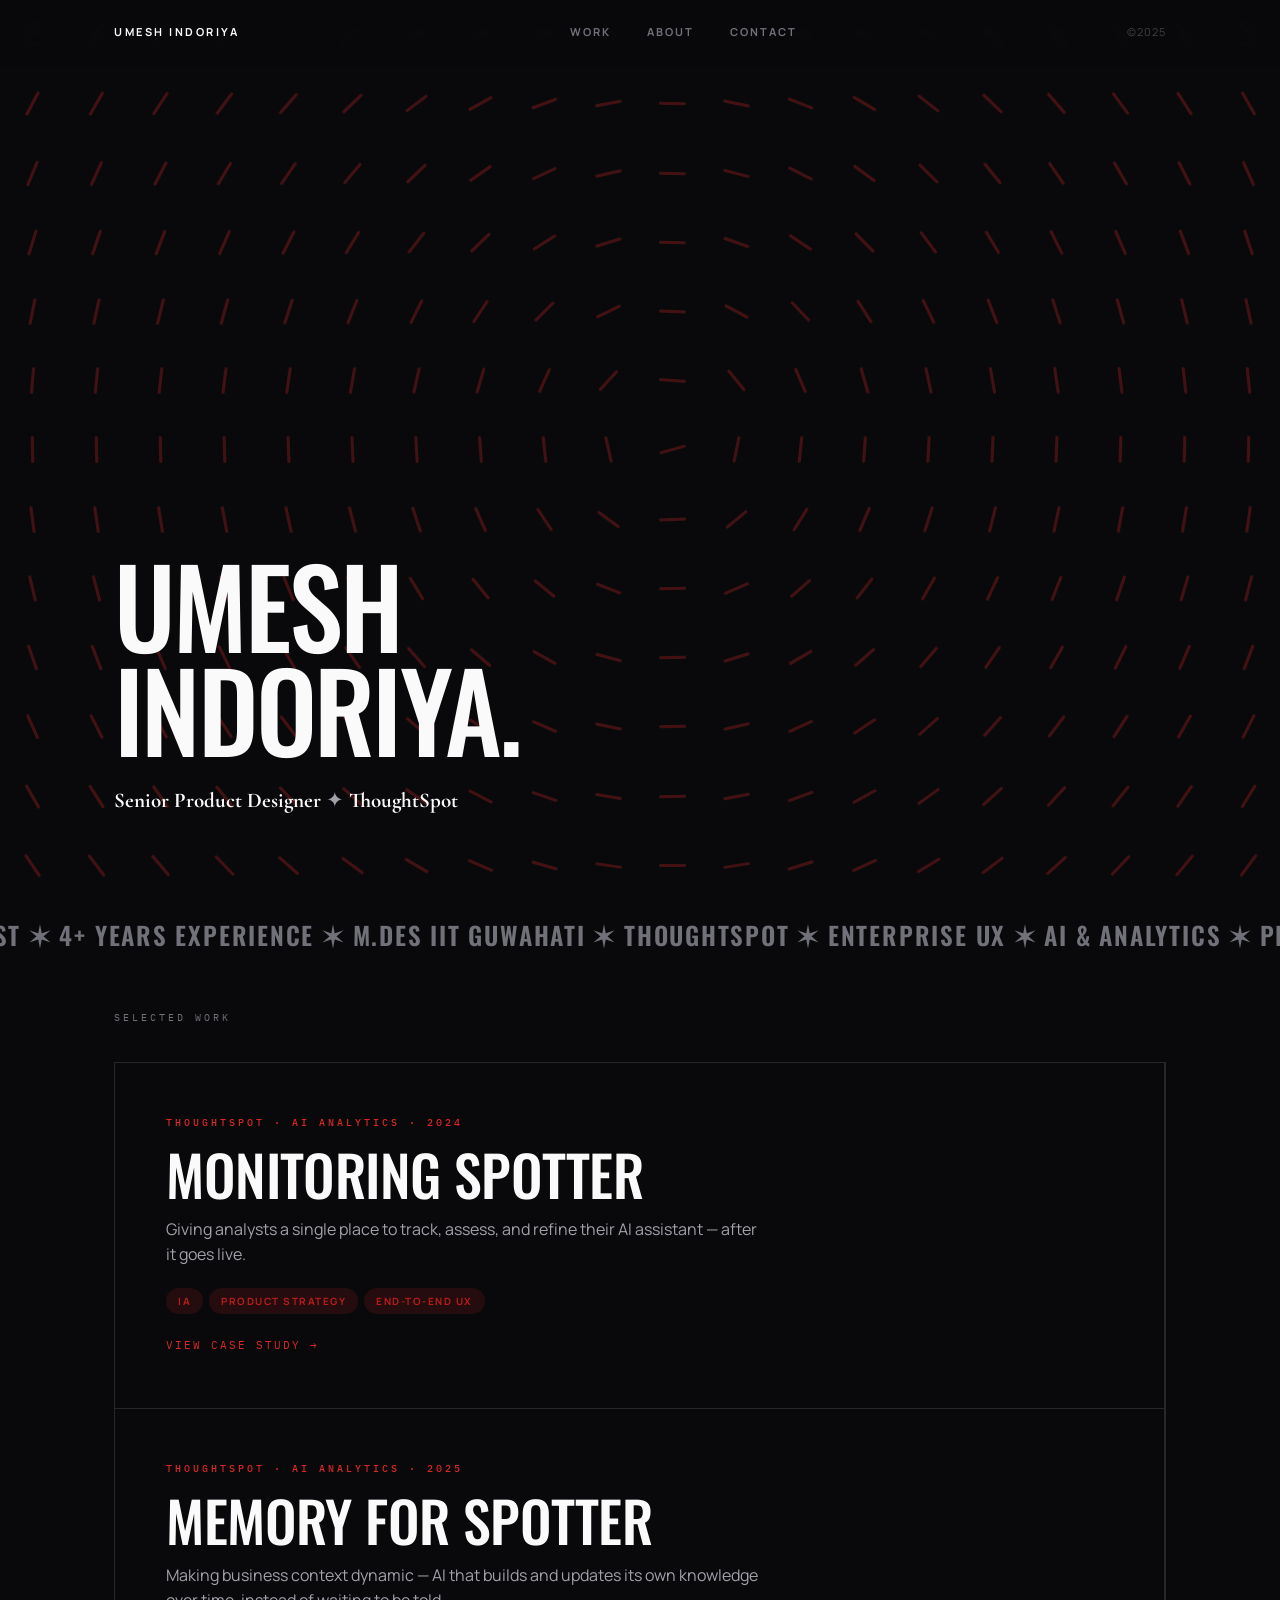
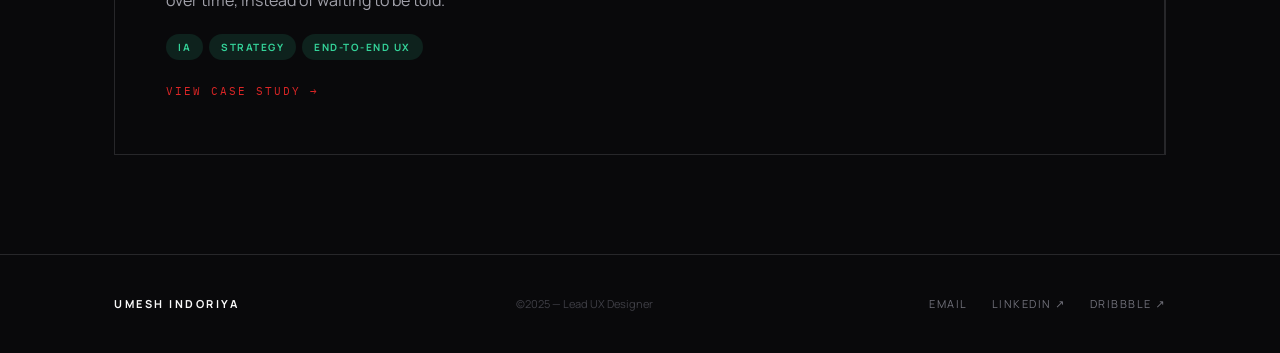
==== portfolio/index.html @ ff2d83c1 "Add portfolio site — Memory Foundations for Spotter case study Multi-page portfolio with landing pag" ====
<!DOCTYPE html>
<html lang="en">
<head>
<meta charset="UTF-8">
<meta name="viewport" content="width=device-width, initial-scale=1.0, viewport-fit=cover">
<meta name="theme-color" content="#f4f4f1">
<meta name="description" content="Umesh Indoriya — Lead UX Designer at ThoughtSpot, designing AI-native analytics products people can trust.">
<title>Umesh Indoriya — Lead UX Designer</title>
<script>document.documentElement.classList.add('js')</script>
<link rel="stylesheet" href="css/design.css">
</head>
<body>

<a href="#main" class="skip-link">Skip to content</a>

<!-- ── Nav ── -->
<nav class="site-nav" role="navigation" aria-label="Main">
  <div class="nav-inner">
    <a href="index.html" class="nav-logo">Umesh Indoriya</a>
    <div class="nav-links">
      <a href="index.html#work">Work</a>
      <a href="about.html">About</a>
      <a href="mailto:umesh.indoriya@thoughtspot.com">Contact</a>
    </div>
    <span class="nav-year">©2025</span>
    <button class="nav-hamburger" aria-label="Open menu" aria-expanded="false">
      <span></span><span></span><span></span>
    </button>
  </div>
</nav>

<!-- Mobile drawer -->
<div class="nav-drawer" role="dialog" aria-label="Navigation">
  <a href="index.html#work">Work</a>
  <a href="about.html">About</a>
  <a href="mailto:umesh.indoriya@thoughtspot.com">Contact</a>
</div>

<style>
  /* ── Wide text card list ── */
  .work-list { display:flex; flex-direction:column; gap:1px; background:var(--line); border:1px solid var(--line); margin-top:clamp(28px,4vh,48px); }
  .work-list-card { display:block; background:var(--bg); padding:clamp(28px,4vw,52px); text-decoration:none; transition:background .2s, box-shadow .2s; position:relative; border-right:1px solid var(--line); }
  .work-list-card:hover { background:var(--paper); box-shadow:0 0 0 2px var(--accent); z-index:1; }
  .work-list-card:hover .pc-title { color:var(--accent); }
  .work-list-card .pc-title { font-size:var(--text-3xl); transition:color .2s; }
  .work-list-card .pc-desc { max-width:60ch; margin-top:12px; }
  .work-list-card .pc-tags { margin-top:20px; }
  .work-list-card .pc-cta { margin-top:22px; display:inline-block; }
</style>

<main id="main">

<!-- ── Hero ── -->
<header id="heroSection">
  <div class="magnet-lines" id="magnetLines" aria-hidden="true"></div>
  <div class="lp-hero">
    <div class="fade-up lp-hero-content">
      <h1 class="lp-hero-name">Umesh<br>Indoriya.</h1>
      <p class="lp-hero-title"><strong>Senior Product Designer</strong> ✦ <strong>ThoughtSpot</strong></p>
    </div>
  </div>
  <div class="hero-invert-clone" id="heroInvertClone" aria-hidden="true">
    <div class="hero-invert-inner">
      <h1>Umesh<br>Indoriya.</h1>
      <p class="lp-hero-title"><strong>Senior Product Designer</strong> ✦ <strong>ThoughtSpot</strong></p>
    </div>
  </div>
</header>

<!-- ── Marquee strip ── -->
<div class="curved-loop cl-strip" id="curvedLoop" aria-hidden="true">
  <svg viewBox="0 0 1440 72" id="clSvg">
    <text id="clMeasure" font-size="28" font-family="'Oswald',sans-serif" font-weight="600" letter-spacing="2" style="visibility:hidden;opacity:0;pointer-events:none"></text>
    <defs>
      <path id="clPath" d="M-200,52 L1640,52" fill="none"/>
    </defs>
    <text font-weight="600" font-size="28" font-family="'Oswald',sans-serif" letter-spacing="2">
      <textPath id="clTextPath" href="#clPath" startOffset="0px" xml:space="preserve"></textPath>
    </text>
  </svg>
</div>

<!-- ── Selected Work ── -->
<section class="lp-section" id="work">
  <div class="container">
    <p style="font-family:var(--font-mono); font-size:10px; letter-spacing:3px; text-transform:uppercase; color:var(--muted); margin-bottom:0;">Selected Work</p>
    <div class="work-list">

      <a href="work/monitoring-spotter.html" class="work-list-card fade-up">
        <p class="pc-eyebrow">ThoughtSpot &middot; AI Analytics &middot; 2024</p>
        <h3 class="pc-title">Monitoring Spotter</h3>
        <p class="pc-desc">Giving analysts a single place to track, assess, and refine their AI assistant &#8212; after it goes live.</p>
        <div class="pc-tags">
          <span class="tag tag-violet">IA</span>
          <span class="tag tag-violet">Product Strategy</span>
          <span class="tag tag-violet">End-to-end UX</span>
        </div>
        <span class="pc-cta">View case study &rarr;</span>
      </a>

      <a href="work/memory-spotter.html" class="work-list-card fade-up">
        <p class="pc-eyebrow">ThoughtSpot &middot; AI Analytics &middot; 2025</p>
        <h3 class="pc-title">Memory for Spotter</h3>
        <p class="pc-desc">Making business context dynamic &#8212; AI that builds and updates its own knowledge over time, instead of waiting to be told.</p>
        <div class="pc-tags">
          <span class="tag tag-green">IA</span>
          <span class="tag tag-green">Strategy</span>
          <span class="tag tag-green">End-to-end UX</span>
        </div>
        <span class="pc-cta">View case study &rarr;</span>
      </a>

    </div>
  </div>
</section>

</main>

<!-- ── Footer ── -->
<div class="footer-wrap">
  <footer class="site-footer">
    <span class="footer-logo">Umesh Indoriya</span>
    <span class="footer-copy">©2025 — Lead UX Designer</span>
    <nav class="footer-links" aria-label="Footer">
      <a href="mailto:umesh.indoriya@thoughtspot.com">Email</a>
      <a href="#" target="_blank" rel="noopener">LinkedIn ↗</a>
      <a href="#" target="_blank" rel="noopener">Dribbble ↗</a>
    </nav>
  </footer>
</div>

<script src="js/site.js"></script>
</body>
</html>
---- portfolio/css/design.css ----
/* ═══════════════════════════════════════════════════
   PORTFOLIO DESIGN SYSTEM — Dark / editorial
   Shared across all pages — edit tokens here only
   ═══════════════════════════════════════════════════ */

/* ── Google Fonts ───────────────────────────────────── */
@import url('https://fonts.googleapis.com/css2?family=Oswald:wght@300;400;500;600;700&family=Cormorant+Garamond:ital,wght@0,300;0,400;0,500;0,600;1,300;1,400;1,500&family=IBM+Plex+Mono:wght@300;400;500;600;700&family=Manrope:wght@300;400;500;600;700;800&display=swap');

/* ── Reset ─────────────────────────────────────────── */
*, *::before, *::after { margin:0; padding:0; box-sizing:border-box; }
html { scroll-behavior:smooth; -webkit-text-size-adjust:100%; color-scheme:dark; }
img, video, svg { display:block; max-width:100%; }
a { color:inherit; text-decoration:none; }
button { cursor:pointer; border:none; background:none; font:inherit; color:inherit; }
ul, ol { list-style:none; }

a, button, [role="button"], input, label, select, textarea { touch-action:manipulation; }

:focus-visible { outline:2px solid var(--accent); outline-offset:3px; border-radius:3px; }
:focus:not(:focus-visible) { outline:none; }

.sr-only { position:absolute; width:1px; height:1px; padding:0; margin:-1px; overflow:hidden; clip:rect(0,0,0,0); white-space:nowrap; border:0; }
.skip-link {
  position:fixed; top:8px; left:8px; z-index:200;
  background:var(--ink); color:#fff; padding:10px 18px; border-radius:8px;
  font-size:11px; font-weight:700; letter-spacing:1.5px; text-transform:uppercase;
  transform:translateY(-160%); transition:transform .2s var(--ease);
}
.skip-link:focus { transform:translateY(0); }

/* ── Tokens ─────────────────────────────────────────── */
:root {
  /* Surfaces */
  --bg:      #09090b;   /* near-black canvas */
  --paper:   #141417;   /* raised surfaces / cards */
  --panel:   #09090b;   /* same — everything is dark */

  /* Ink / text */
  --ink:     #fafafa;   /* headlines */
  --ink-2:   #e4e4e7;   /* strong body / sub-headlines */
  --body:    #a1a1aa;   /* body text  (zinc-400) */
  --muted:   #71717a;   /* labels, captions (zinc-500) */
  --faint:   #3f3f46;   /* hairline text, ghost numbers (zinc-700) */
  --head:    #fafafa;   /* alias for --ink, used in ctx-rows */

  /* Lines */
  --line:    #27272a;   /* hairline border (zinc-800) */
  --line-2:  #3f3f46;   /* slightly stronger (zinc-700) */
  --ink-line:#52525b;   /* full-strength rule (zinc-600) */

  /* Accent — editorial red */
  --accent:     #dc2626;
  --accent-2:   #b91c1c;
  --accent-soft:rgba(220,38,38,.13);
  --accent-line:rgba(220,38,38,.28);
  --on-accent:  #ffffff;

  /* Semantic (vivid for dark bg) */
  --green:#34d399; --green-soft:rgba(52,211,153,.12);
  --red:  #f87171; --red-soft:rgba(248,113,113,.12);
  --amber:#fbbf24; --amber-soft:rgba(251,191,36,.12);
  --cyan: #38bdf8; --cyan-soft:rgba(56,189,248,.12);

  /* Layout */
  --max-w:   1180px;
  --nav-h:   66px;
  --pad-x:   clamp(20px, 5vw, 96px);
  --section-py: clamp(72px, 11vh, 156px);
  --col-gap: clamp(28px, 5vw, 80px);
  --radius:  2px;
  --radius-sm: 2px;

  /* Type */
  --font:      'Manrope', system-ui, sans-serif;
  --font-head: 'Oswald', system-ui, sans-serif;
  --font-serif:'Cormorant Garamond', Georgia, serif;
  --font-mono: 'IBM Plex Mono', 'Cascadia Code', Consolas, monospace;
  --text-xs:   clamp(10px, 1.05vw, 11px);
  --text-sm:   clamp(12px, 1.25vw, 13px);
  --text-base: clamp(14.5px, 1.45vw, 16px);
  --text-lg:   clamp(17px, 1.9vw, 21px);
  --text-xl:   clamp(21px, 2.6vw, 28px);
  --text-2xl:  clamp(28px, 3.6vw, 42px);
  --text-3xl:  clamp(34px, 4.6vw, 56px);
  --text-4xl:  clamp(44px, 7vw, 92px);
  --text-hero: clamp(46px, 8.5vw, 116px);

  --ease: cubic-bezier(0.4, 0, 0.2, 1);
  --ease-out: cubic-bezier(0, 0, 0.2, 1);
}

/* ── Base ───────────────────────────────────────────── */
body {
  background: var(--bg);
  color: var(--body);
  font-family: var(--font);
  font-size: var(--text-base);
  line-height: 1.65;
  -webkit-font-smoothing: antialiased;
  -moz-osx-font-smoothing: grayscale;
}

h1, h2, h3, h4 {
  font-family: var(--font-head);
  font-weight: 500;
  line-height: 1.05;
  color: var(--ink);
  letter-spacing: -0.02em;
  text-transform: uppercase;
  text-wrap: balance;
}
h1 { font-size: var(--text-3xl); }
h2 { font-size: var(--text-2xl); }
h3 { font-size: var(--text-xl); letter-spacing:-0.01em; }
p  { color: var(--body); line-height: 1.7; text-wrap: pretty; }
strong, b { color: var(--ink); font-weight: 700; }
em { font-style: italic; }
.tabular { font-variant-numeric: tabular-nums; }

/* ── Shared label / eyebrow ─────────────────────────── */
.label, .eyebrow {
  display:block; font-size: var(--text-xs); letter-spacing: 3px;
  font-family: var(--font-mono); font-weight: 500;
  text-transform: uppercase; color: var(--muted);
}
.label--accent, .eyebrow { color: var(--accent); }
.lead {
  font-family: var(--font-serif);
  font-size: var(--text-lg); color: var(--ink-2); line-height: 1.5;
  letter-spacing: 0.01em; max-width: 60ch;
}

/* ── Layout helpers ─────────────────────────────────── */
.wrap { width:100%; max-width: var(--max-w); margin:0 auto; padding: 0 var(--pad-x); }
.wrap--narrow { max-width: 800px; }
.container { width:100%; max-width: var(--max-w); margin:0 auto; padding:0 var(--pad-x); }
.grid-2 { display:grid; grid-template-columns:1fr 1fr; gap:var(--col-gap); }
.grid-3 { display:grid; grid-template-columns:repeat(3,1fr); gap:clamp(16px,2.4vw,28px); }
.grid-4 { display:grid; grid-template-columns:repeat(4,1fr); gap:clamp(12px,1.8vw,22px); }

/* Section rhythm — alternate surfaces to break monotony */
.section { padding: var(--section-py) 0; border-top:1px solid var(--line); }
.section:first-of-type { border-top:none; }
.section--alt { background: var(--paper); }
.section--ink { background: var(--panel); }
.section--ink h2, .section--ink h3, .section--ink .lead, .section--ink strong { color:#fff; }
.section--ink p { color:#b8b8c2; }

/* Asymmetric section header */
.s-head { margin-bottom: clamp(34px, 6vh, 72px); }
.s-head__top { display:flex; align-items:baseline; gap:16px; margin-bottom:18px; }
.s-num {
  font-family:var(--font-mono); font-size:10px; letter-spacing:2.5px;
  color:var(--accent); font-weight:500; font-variant-numeric:tabular-nums;
  display:inline-flex; align-items:center; line-height:1;
  border:1px solid var(--accent); padding:4px 10px;
  text-transform:uppercase; flex-shrink:0;
}
.s-head h2 { font-size: var(--text-3xl); max-width: 16ch; }
.s-head .lead { margin-top: 22px; }
.s-head--split { display:grid; grid-template-columns: 1.1fr 1fr; gap:var(--col-gap); align-items:end; }
.s-head--split .lead { margin-top:0; }

/* ══════════════════════════════════════════════════════
   NAVIGATION
   ══════════════════════════════════════════════════════ */
.site-nav {
  position:fixed; inset:0 0 auto 0; height:var(--nav-h);
  background:rgba(9,9,11,.82); backdrop-filter:blur(18px); -webkit-backdrop-filter:blur(18px);
  border-bottom:1px solid transparent; z-index:100;
  transition:border-color .25s var(--ease), background .25s var(--ease);
}
.site-nav.scrolled { border-bottom-color:var(--line); background:rgba(9,9,11,.92); }
.nav-inner { height:100%; max-width:var(--max-w); margin:0 auto; padding:0 var(--pad-x); display:flex; align-items:center; justify-content:space-between; }
.nav-logo { font-size:var(--text-xs); font-weight:700; letter-spacing:2.5px; text-transform:uppercase; color:var(--ink); transition:opacity .2s; }
.nav-logo:hover { opacity:.6; }
.nav-links { display:flex; gap:36px; align-items:center; }
.nav-links a { font-size:var(--text-xs); font-weight:700; letter-spacing:2px; text-transform:uppercase; color:var(--muted); transition:color .15s; }
.nav-links a:hover, .nav-links a[aria-current="page"] { color:var(--ink); }
.nav-year { font-size:var(--text-xs); color:var(--faint); letter-spacing:1px; }

.nav-hamburger { display:none; flex-direction:column; gap:5px; min-width:44px; min-height:44px; align-items:center; justify-content:center; }
.nav-hamburger span { display:block; width:22px; height:2px; background:var(--ink); border-radius:2px; transition:.2s var(--ease); }
.nav-hamburger.open span:nth-child(1) { transform:translateY(7px) rotate(45deg); }
.nav-hamburger.open span:nth-child(2) { opacity:0; }
.nav-hamburger.open span:nth-child(3) { transform:translateY(-7px) rotate(-45deg); }

.nav-drawer {
  position:fixed; inset:var(--nav-h) 0 0 0; background:rgba(9,9,11,.98);
  backdrop-filter:blur(24px); -webkit-backdrop-filter:blur(24px);
  display:flex; flex-direction:column; align-items:center; justify-content:center; gap:26px;
  z-index:99; opacity:0; pointer-events:none; transition:opacity .25s var(--ease);
}
.nav-drawer.open { opacity:1; pointer-events:all; }
.nav-drawer a { font-size:clamp(30px,8vw,48px); font-weight:700; letter-spacing:-0.02em; color:var(--muted); transition:color .15s; }
.nav-drawer a:hover { color:var(--ink); }

/* ══════════════════════════════════════════════════════
   FOOTER
   ══════════════════════════════════════════════════════ */
.footer-wrap { border-top:1px solid var(--line); background:var(--bg); }
.site-footer { max-width:var(--max-w); margin:0 auto; padding:40px var(--pad-x); display:flex; align-items:center; justify-content:space-between; gap:20px; }
.footer-logo { font-size:var(--text-xs); font-weight:700; letter-spacing:2.5px; text-transform:uppercase; color:var(--ink); }
.footer-copy { font-size:var(--text-xs); color:var(--faint); }
.footer-links { display:flex; gap:24px; }
.footer-links a { font-size:var(--text-xs); letter-spacing:1.5px; text-transform:uppercase; color:var(--muted); transition:color .2s; }
.footer-links a:hover { color:var(--ink); }

/* ══════════════════════════════════════════════════════
   CARDS / TAGS / BULLETS
   ══════════════════════════════════════════════════════ */
.card { background:var(--paper); border:1px solid var(--line); border-radius:var(--radius); padding:clamp(20px,2.6vw,30px); }
.section--alt .card { background:var(--bg); }
.card-label { display:block; font-size:var(--text-xs); letter-spacing:2px; font-weight:700; text-transform:uppercase; margin-bottom:12px; color:var(--accent); }
.card--accent { border-color:var(--accent-line); }
.card--green  { border-color:#bfe3d2; }
.card--red    { border-color:#f1c4bf; }
.card--amber  { border-color:#e8d6ac; }
.card--l-green { border-left:3px solid var(--green); }
.card--l-red   { border-left:3px solid var(--red); }
.card--l-accent{ border-left:3px solid var(--accent); }

.tag { display:inline-block; font-size:10px; font-weight:700; letter-spacing:1.5px; text-transform:uppercase; padding:4px 11px; border-radius:20px; border:1px solid transparent; }
.tag-violet { background:var(--accent-soft); color:var(--accent-2); }
.tag-green  { background:var(--green-soft); color:var(--green); }
.tag-red    { background:var(--red-soft);   color:var(--red); }
.tag-amber  { background:var(--amber-soft); color:var(--amber); }
.tag-line   { background:transparent; border-color:var(--line-2); color:var(--body); }

ul.bullets { padding-left:0; }
ul.bullets li { position:relative; padding-left:20px; margin:9px 0; color:var(--body); font-size:var(--text-base); line-height:1.6; }
ul.bullets li::before { content:''; position:absolute; left:2px; top:9px; width:6px; height:6px; border-radius:50%; background:var(--accent); }
ul.bullets.green li::before { background:var(--green); }
ul.bullets.red   li::before { background:var(--red); }
ul.bullets strong { color:var(--ink); }

/* ══════════════════════════════════════════════════════
   STAT BAND  (oversized metrics)
   ══════════════════════════════════════════════════════ */
.stat-band { display:grid; grid-template-columns:repeat(4,1fr); border-top:1px solid var(--ink-line); border-bottom:1px solid var(--ink-line); }
.stat { padding:clamp(28px,4vw,52px) clamp(18px,2vw,32px); border-left:1px solid var(--line); }
.stat:first-child { border-left:none; padding-left:0; }
.stat-num { font-family:var(--font-head); font-size:var(--text-4xl); font-weight:500; letter-spacing:-0.03em; color:var(--ink); line-height:.92; text-transform:uppercase; font-variant-numeric:tabular-nums; }
.stat-num span { color:var(--accent); }
.stat-sub { font-size:var(--text-base); color:var(--body); margin-top:16px; max-width:26ch; line-height:1.5; }

/* ══════════════════════════════════════════════════════
   ZIG-ZAG  (alternating storytelling rows)
   ══════════════════════════════════════════════════════ */
.zz { display:flex; flex-direction:column; gap:clamp(56px,9vh,128px); }
.zz-row { display:grid; grid-template-columns:1fr 1.05fr; gap:clamp(32px,5vw,80px); align-items:center; }
.zz-row:nth-child(even) { direction:rtl; }
.zz-row:nth-child(even) > * { direction:ltr; }
.zz-text { max-width:46ch; }
.zz-step { font-family:var(--font-mono); font-size:13px; letter-spacing:2px; color:var(--accent); font-weight:700; margin-bottom:18px; display:block; }
.zz-text h2 { font-size:var(--text-2xl); margin-bottom:16px; }
.zz-media { display:flex; }
.zz-media > * { width:100%; }

/* ══════════════════════════════════════════════════════
   NUMBERED PROCESS JOURNEY
   ══════════════════════════════════════════════════════ */
.journey { position:relative; }
.j-step { display:grid; grid-template-columns:auto 1fr; gap:clamp(20px,3vw,44px); }
.j-rail { position:relative; display:flex; justify-content:center; width:46px; }
.j-rail::before { content:''; position:absolute; top:23px; bottom:-1px; left:50%; width:1px; background:var(--line-2); transform:translateX(-50%); }
.j-step:last-child .j-rail::before { display:none; }
.j-dot { width:46px; height:46px; border-radius:50%; border:1px solid var(--ink-line); background:var(--bg); display:flex; align-items:center; justify-content:center; font-weight:700; font-size:var(--text-base); color:var(--ink); z-index:1; font-variant-numeric:tabular-nums; }
.section--alt .j-dot { background:var(--paper); }
.j-step--accent .j-dot { background:var(--accent); border-color:var(--accent); color:#fff; }
.j-body { padding-bottom:clamp(34px,6vh,64px); padding-top:6px; }
.j-step:last-child .j-body { padding-bottom:0; }
.j-body h3 { margin-bottom:8px; }
.j-icon { font-size:18px; margin-bottom:10px; display:inline-block; }

/* ══════════════════════════════════════════════════════
   COMPARISON  (option A vs B)
   ══════════════════════════════════════════════════════ */
.compare { display:grid; grid-template-columns:1fr auto 1fr; gap:clamp(14px,2vw,28px); align-items:stretch; }
.vs-divider { font-size:clamp(18px,2.4vw,26px); font-weight:800; color:var(--faint); align-self:center; }

/* ══════════════════════════════════════════════════════
   IMAGES / PLACEHOLDERS
   ══════════════════════════════════════════════════════ */
.cs-img { width:100%; border-radius:var(--radius); border:1px solid var(--line); display:block; object-fit:contain; background:var(--paper); }
.ph-slot {
  border:1.5px dashed var(--line-2); border-radius:var(--radius); background:var(--paper);
  display:flex; flex-direction:column; align-items:center; justify-content:center; gap:8px;
  text-align:center; padding:44px 24px; color:var(--muted); font-size:var(--text-sm); font-style:italic;
}
.ph-slot strong { color:var(--accent-2); font-style:normal; letter-spacing:1px; display:block; }
.ph-slot .ph-ico { font-size:28px; opacity:.5; }
code { background:var(--accent-soft); padding:2px 7px; border-radius:5px; font-size:11px; color:var(--accent-2); font-family:var(--font-mono); }
figcaption { margin-top:12px; font-size:var(--text-xs); color:var(--muted); letter-spacing:1px; }

/* Staggered IA grid */
.ia-grid { display:grid; grid-template-columns:1fr 1fr; gap:clamp(14px,2vw,24px); }
.ia-grid .ia-wide { grid-column:1 / -1; }

/* NEED FROM YOU */
.need { border:1.5px dashed var(--amber); border-radius:var(--radius); background:var(--amber-soft); padding:clamp(18px,2vw,26px); color:#6b4e16; font-size:var(--text-sm); line-height:1.6; }
.need-label { display:block; font-size:10px; letter-spacing:2px; font-weight:700; color:var(--amber); text-transform:uppercase; margin-bottom:8px; }

/* Diagram frame (light) */
.figure { background:var(--paper); border:1px solid var(--line); border-radius:var(--radius); padding:clamp(20px,3vw,40px); }
.section--alt .figure { background:var(--bg); }

/* ══════════════════════════════════════════════════════
   LANDING PAGE
   ══════════════════════════════════════════════════════ */
.lp-hero { min-height:100svh; display:flex; flex-direction:column; justify-content:flex-end; padding:0 var(--pad-x) clamp(56px,9vh,104px); max-width:var(--max-w); margin:0 auto; }
.lp-hero-name { font-family:var(--font-head); font-size:var(--text-hero); font-weight:500; line-height:.96; letter-spacing:-0.025em; text-transform:uppercase; color:var(--ink); }
.lp-hero-title { font-family:var(--font-serif); font-size:var(--text-lg); color:var(--body); margin-top:22px; font-weight:400; max-width:50ch; }
.lp-section { padding:var(--section-py) 0; border-top:1px solid var(--line); }
#work { border-top:none; padding-top:clamp(40px,5vh,72px); }

.work-grid { display:flex; flex-direction:column; gap:clamp(16px,2.5vw,30px); margin-top:clamp(34px,5vh,60px); }
/* ── BorderGlow cards ───────────────────────────────── */
.project-card {
  display: block;
  border-radius: var(--radius);
  background: var(--paper);
  position: relative;
  isolation: isolate;
  transform: translate3d(0,0,0.01px);
  overflow: visible;
  border: 1px solid rgb(255 255 255 / 12%);

  --edge-proximity: 0;
  --cursor-angle: 45deg;
  --edge-sensitivity: 28;
  --color-sensitivity: calc(var(--edge-sensitivity) + 20);
  --border-radius: var(--radius);
  --glow-padding: 32px;
  --cone-spread: 22;
  --fill-opacity: 0.45;
  --card-bg: var(--paper);
}

/* mesh-gradient border (conic-masked, appears near edges) */
.project-card::before {
  content: '';
  position: absolute;
  inset: 0;
  border-radius: inherit;
  z-index: -1;
  transition: opacity .25s ease-out;
  border: 1px solid transparent;
  background:
    linear-gradient(var(--paper) 0 100%) padding-box,
    linear-gradient(rgb(255 255 255 / 0%) 0 100%) border-box,
    radial-gradient(at 80% 55%, #a07df5 0, transparent 50%) border-box,
    radial-gradient(at 20% 35%, #dc2626 0, transparent 50%) border-box,
    radial-gradient(at 8%  6%,  #38bdf8 0, transparent 50%) border-box,
    radial-gradient(at 60% 80%, #a07df5 0, transparent 50%) border-box,
    linear-gradient(#a07df5 0 100%) border-box;
  opacity: calc((var(--edge-proximity) - var(--color-sensitivity)) / (100 - var(--color-sensitivity)));
  mask-image: conic-gradient(
    from var(--cursor-angle) at center,
    black calc(var(--cone-spread) * 1%),
    transparent calc((var(--cone-spread) + 15) * 1%),
    transparent calc((100 - var(--cone-spread) - 15) * 1%),
    black calc((100 - var(--cone-spread)) * 1%)
  );
}

/* background fill tint near edge */
.project-card::after {
  content: '';
  position: absolute;
  inset: 0;
  border-radius: inherit;
  z-index: -1;
  transition: opacity .25s ease-out;
  background:
    radial-gradient(at 80% 55%, #a07df5 0, transparent 50%) padding-box,
    radial-gradient(at 20% 35%, #dc2626 0, transparent 50%) padding-box,
    radial-gradient(at 8%  6%,  #38bdf8 0, transparent 50%) padding-box,
    radial-gradient(at 60% 80%, #a07df5 0, transparent 50%) padding-box;
  mask-image:
    linear-gradient(to bottom, black, black),
    radial-gradient(ellipse at 50% 50%, black 40%, transparent 65%),
    conic-gradient(from var(--cursor-angle) at center, transparent 5%, black 15%, black 85%, transparent 95%);
  mask-composite: subtract, add;
  opacity: calc(var(--fill-opacity) * (var(--edge-proximity) - var(--color-sensitivity)) / (100 - var(--color-sensitivity)));
  mix-blend-mode: soft-light;
}

/* no-hover fade-out */
.project-card:not(:hover)::before,
.project-card:not(:hover)::after,
.project-card:not(:hover) > .edge-light { opacity: 0; transition: opacity .6s ease-in-out; }

/* outer glow span */
.project-card > .edge-light {
  content: '';
  position: absolute;
  inset: calc(var(--glow-padding) * -1);
  border-radius: inherit;
  pointer-events: none;
  z-index: 1;
  transition: opacity .25s ease-out;
  mask-image: conic-gradient(
    from var(--cursor-angle) at center,
    black 2.5%, transparent 10%, transparent 90%, black 97.5%
  );
  opacity: calc((var(--edge-proximity) - var(--edge-sensitivity)) / (100 - var(--edge-sensitivity)));
  mix-blend-mode: plus-lighter;
}
.project-card > .edge-light::before {
  content: '';
  position: absolute;
  inset: var(--glow-padding);
  border-radius: inherit;
  box-shadow:
    inset 0 0 0   1px hsl(264deg 84% 72% / 100%),
    inset 0 0 1px 0   hsl(264deg 84% 72% / 60%),
    inset 0 0 6px 0   hsl(264deg 84% 72% / 40%),
    inset 0 0 25px 2px hsl(264deg 84% 72% / 20%),
    inset 0 0 50px 2px hsl(264deg 84% 72% / 10%),
          0 0 1px 0   hsl(264deg 84% 72% / 60%),
          0 0 6px 0   hsl(264deg 84% 72% / 40%),
          0 0 25px 2px hsl(264deg 84% 72% / 20%),
          0 0 50px 2px hsl(264deg 84% 72% / 10%);
}

.project-card > .border-glow-inner {
  display: flex;
  flex-direction: column;
  position: relative;
  overflow: hidden;
  border-radius: inherit;
  z-index: 1;
}
/* Wide horizontal card: text left, image right */
.project-card .border-glow-inner { display:grid; grid-template-columns:1fr 1.1fr; align-items:stretch; }
.project-card-thumb { width:100%; height:100%; min-height:clamp(220px,26vw,340px); background:var(--panel); overflow:hidden; display:flex; align-items:center; justify-content:center; color:var(--faint); font-size:var(--text-xs); letter-spacing:2px; text-transform:uppercase; }
.project-card-thumb img { width:100%; height:100%; object-fit:cover; display:block; }
.project-card-body { display:flex; flex-direction:column; justify-content:center; padding:clamp(28px,4vw,56px); }
.pc-eyebrow { font-family:var(--font-mono); font-size:10px; letter-spacing:3px; color:var(--accent); font-weight:500; text-transform:uppercase; margin-bottom:12px; }
.pc-title { font-family:var(--font-head); font-size:var(--text-2xl); font-weight:500; line-height:1.1; text-transform:uppercase; color:var(--ink); }
.pc-desc { font-size:var(--text-base); color:var(--body); margin-top:14px; line-height:1.6; max-width:46ch; }
.pc-tags { display:flex; flex-wrap:wrap; gap:6px; margin-top:22px; }
.pc-cta { font-family:var(--font-mono); font-size:var(--text-xs); letter-spacing:2px; text-transform:uppercase; color:var(--accent); margin-top:26px; transition:gap .2s var(--ease); }
.project-card:hover .pc-cta { color:var(--ink); }

/* ── Solid offset hover (replaces gradient glow) ── */
.project-card:hover {
  border-color: var(--accent);
  box-shadow: 5px 5px 0 0 var(--accent);
  transform: none;
}
.project-card:hover .pc-title { color: var(--accent); }
/* kill the gradient pseudo-elements on hover */
.project-card:hover::before,
.project-card:hover::after,
.project-card:hover > .edge-light { opacity: 0 !important; transition: none; }
.project-card-stub { border-style:dashed; opacity:.55; display:grid; grid-template-columns:1fr 1.1fr; align-items:stretch; }
.project-card-stub .project-card-thumb { background:var(--bg); }
.project-card-stub .project-card-thumb::before { content:'COMING SOON'; }

/* ══════════════════════════════════════════════════════
   CASE STUDY HERO
   ══════════════════════════════════════════════════════ */
.cs-hero { padding-top:calc(var(--nav-h) + clamp(56px,11vh,128px)); padding-bottom:clamp(48px,8vh,96px); }
.cs-hero__label { display:flex; align-items:center; gap:14px; margin-bottom:30px; }
.cs-hero__label .label { color:var(--accent); }
.cs-hero__rule { flex:1; height:1px; background:var(--line); }
.cs-hero h1 { font-size:var(--text-hero); line-height:.95; letter-spacing:-0.025em; max-width:15ch; }
.cs-hero h1 em { color:var(--accent); font-style:normal; }
.cs-hero-sub { font-family:var(--font-serif); font-size:var(--text-lg); color:var(--ink-2); margin-top:28px; max-width:62ch; line-height:1.55; }
.cs-meta { display:flex; flex-wrap:wrap; gap:clamp(28px,5vw,72px); margin-top:clamp(40px,6vh,72px); padding-top:34px; border-top:1px solid var(--line); }
.cs-meta-item .meta-label { font-family:var(--font-mono); font-size:var(--text-xs); color:var(--muted); letter-spacing:2.5px; text-transform:uppercase; margin-bottom:6px; }
.cs-meta-item .meta-val { font-size:var(--text-base); font-weight:600; color:var(--ink); }

/* Legacy section aliases (kept for any reused markup) */
.cs-section { padding:var(--section-py) 0; border-top:1px solid var(--line); }
.cs-inner { max-width:var(--max-w); margin:0 auto; padding:0 var(--pad-x); }
.cs-lead { font-size:var(--text-lg); color:var(--ink-2); line-height:1.5; max-width:62ch; }
.cs-body { font-size:var(--text-base); color:var(--body); line-height:1.75; }
.cs-split { display:grid; grid-template-columns:1fr 1fr; gap:var(--col-gap); align-items:start; }

/* Case-study prev/next nav */
.cs-pagenav { border-top:1px solid var(--line); padding:clamp(36px,6vh,64px) 0; background:var(--paper); }
.cs-pagenav-link { font-size:var(--text-xs); font-weight:700; letter-spacing:2px; text-transform:uppercase; color:var(--muted); transition:color .15s var(--ease); }
.cs-pagenav-link:hover { color:var(--ink); }

/* ── Hero: magnet lines bg ──────────────────────────── */
#heroSection { position:relative; overflow:hidden; }
.lp-hero-content { position:relative; z-index:1; }
.magnet-lines {
  position:absolute; inset:0; display:grid;
  justify-items:center; align-items:center;
  pointer-events:none; z-index:0;
  opacity:0; transition:opacity 1.4s var(--ease-out);
}
.magnet-lines.ready { opacity:1; }
@media (hover: none) and (pointer: coarse) { .magnet-lines { display:none; } }
.magnet-lines span {
  display:block; transform-origin:center; will-change:transform;
  transform:rotate(var(--rotate,-10deg)); border-radius:99px;
}

/* ── Hero: name — no whole-hover invert ─────────────── */
.lp-hero-name { cursor:none; }

/* ── Hero: inverted clone layer (text inverts inside torch) */
.hero-invert-clone {
  position:absolute; inset:0; pointer-events:none; z-index:2;
  background:var(--accent);
  clip-path:circle(32px at var(--torch-x,-999px) var(--torch-y,-999px));
  display:flex; flex-direction:column; justify-content:flex-end;
}
.hero-invert-inner {
  width:100%; max-width:var(--max-w); margin:0 auto;
  padding:0 var(--pad-x) clamp(56px,9vh,104px);
}
.hero-invert-clone h1 {
  font-family:var(--font-head); font-weight:500;
  font-size:var(--text-hero); line-height:.96;
  letter-spacing:-0.025em; text-transform:uppercase;
  color:var(--bg); margin:0;
}
.hero-invert-clone .lp-hero-title {
  color:rgba(9,9,11,.75); margin-top:22px;
  font-size:var(--text-lg); line-height:1.7;
}
.hero-invert-clone .lp-hero-title strong { color:var(--bg); }

/* ── CurvedLoop ─────────────────────────────────────── */
.curved-loop { width:100%; overflow:hidden; cursor:grab; user-select:none; -webkit-user-select:none; }
.curved-loop:active { cursor:grabbing; }
.curved-loop svg { display:block; width:100%; overflow:visible; fill:var(--ink); }

/* Straight strip variant (replaces cred-marquee) */
.cl-strip {
  background:var(--bg);
}
.cl-strip svg {
  aspect-ratio: 1440 / 72;
  fill: var(--muted);
}
.cl-strip svg text { text-transform:uppercase; }

/* ── Credential Marquee ─────────────────────────────── */
.cred-marquee { overflow:hidden; border-top:1px solid var(--line); border-bottom:1px solid var(--line); padding:14px 0; background:var(--bg); }
.cred-marquee .cred-track {
  display:inline-block;
  white-space:nowrap;
  animation:cred-scroll 30s linear infinite;
  font-family:var(--font-mono);
  font-size:var(--text-sm);
  font-weight:500;
  letter-spacing:.12em;
  text-transform:uppercase;
  color:var(--muted);
}
.cred-marquee .cred-track .cred-dot { color:var(--accent); margin:0 16px; }
.cred-marquee:hover .cred-track { animation-play-state:paused; }
@keyframes cred-scroll { from { transform:translateX(0); } to { transform:translateX(-50%); } }

/* ── Scroll-fade-in ─────────────────────────────────── */
.js .fade-up { opacity:0; transform:translateY(26px); transition:opacity .55s var(--ease-out), transform .55s var(--ease-out); will-change:opacity, transform; }
.js .fade-up.visible { opacity:1; transform:none; }

/* Motion durations */
.nav-logo, .nav-links a, .nav-drawer a, .footer-links a, .skip-link, .cs-pagenav-link { transition-duration:.15s; }

@media (prefers-reduced-motion: reduce) {
  html { scroll-behavior:auto; }
  *, *::before, *::after { animation-duration:.01ms !important; animation-iteration-count:1 !important; transition-duration:.01ms !important; }
  .js .fade-up { opacity:1; transform:none; }
}

/* ── Strategy Journey infographic ───────────────────── */
.sj { position:relative; padding:52px 0 24px; }
.sj::before { content:''; position:absolute; left:50%; top:0; bottom:0; width:2px; background:var(--line); transform:translateX(-50%); }

.sj-row { display:grid; grid-template-columns:1fr 56px 1fr; align-items:flex-start; gap:0 20px; margin-bottom:44px; position:relative; }
.sj-node { grid-column:2; width:56px; height:56px; border-radius:50%; background:var(--paper); border:2px solid var(--faint); display:flex; align-items:center; justify-content:center; font-size:10px; font-weight:800; letter-spacing:1px; color:var(--muted); position:relative; z-index:1; flex-shrink:0; }
.sj-node--accent { background:var(--accent); border-color:var(--accent); color:#fff; }
.sj-node--green  { background:var(--green);  border-color:var(--green);  color:#fff; }

.sj-left  { grid-column:1; }
.sj-right { grid-column:3; }
.sj-blank { visibility:hidden; }

.sj-card { background:var(--paper); border:1px solid var(--line); border-radius:12px; padding:20px 22px; }
.sj-card--accent { background:var(--accent-soft); border-color:var(--accent-line); }
.sj-card--green  { background:var(--green-soft);  border-color:#b2dfc9; }
.sj-card--ink    { background:var(--panel); border:none; }

.sj-tag { display:block; font-size:10px; font-weight:700; letter-spacing:2px; text-transform:uppercase; color:var(--muted); margin-bottom:8px; }
.sj-h   { font-size:14px; font-weight:700; color:var(--ink); line-height:1.4; margin:0 0 8px; }
.sj-p   { font-size:13px; color:var(--body); line-height:1.6; margin:0; }
.sj-card--ink .sj-h { color:#fff; font-size:16px; margin-bottom:14px; }
.sj-card--ink .sj-p { color:rgba(255,255,255,.6); }

.sj-chain { display:flex; align-items:center; flex-wrap:wrap; gap:6px; margin-top:10px; }
.sj-chip  { font-size:11px; font-weight:600; padding:4px 10px; border-radius:6px; white-space:nowrap; }
.sj-arrow { font-size:13px; color:var(--muted); line-height:1; }

/* Full-width pivot rows */
.sj-row--full { position:relative; margin-bottom:52px; padding-top:4px; }
.sj-full-node { width:52px; height:52px; border-radius:50%; border:2px solid var(--faint); display:flex; align-items:center; justify-content:center; font-size:10px; font-weight:800; letter-spacing:1px; color:var(--muted); position:absolute; left:50%; top:0; transform:translateX(-50%); background:var(--paper); z-index:1; }
.sj-full-card { margin-top:40px; }

/* Decision diamond override */
.sj-node--diamond { border-radius:6px; transform:rotate(45deg); }
.sj-node--diamond span { display:inline-block; transform:rotate(-45deg); }

/* Two-col inner split (Stage 8) */
.sj-fork { display:grid; grid-template-columns:1fr auto 1fr; gap:0 20px; align-items:center; margin:14px 0; }
.sj-fork-divider { font-size:28px; color:var(--amber); font-weight:300; text-align:center; line-height:1; }

/* Step pills (Stage 9) */
.sj-steps { display:flex; flex-direction:column; gap:8px; margin-top:10px; }
.sj-step-pill { display:flex; align-items:center; gap:10px; font-size:13px; color:var(--ink-2); }
.sj-step-dot  { width:22px; height:22px; border-radius:50%; display:flex; align-items:center; justify-content:center; font-size:10px; font-weight:800; flex-shrink:0; }

/* Monospace tree (Stage 6) */
.sj-tree { font-family:'Cascadia Code',Consolas,monospace; font-size:12px; color:var(--body); line-height:2; margin-top:10px; }

@media (max-width:760px) {
  .sj::before { left:27px; transform:none; }
  .sj-row { grid-template-columns:56px 1fr; }
  .sj-node { grid-column:1; }
  .sj-left, .sj-right { grid-column:2; }
  .sj-blank { display:none; }
  .sj-full-node { left:27px; transform:none; }
  .sj-fork { grid-template-columns:1fr 1fr; }
  .sj-fork-divider { display:none; }
}

/* ══════════════════════════════════════════════════════
   RESPONSIVE
   ══════════════════════════════════════════════════════ */
@media (max-width: 980px) {
  .grid-3, .grid-4 { grid-template-columns:1fr 1fr; }
  .s-head--split { grid-template-columns:1fr; gap:24px; }
  .stat-band { grid-template-columns:1fr 1fr; }
  .stat { border-top:1px solid var(--line); }
  .stat:nth-child(-n+2) { border-top:none; }
  .stat:nth-child(odd) { border-left:none; padding-left:0; }
}
@media (max-width: 760px) {
  .project-card .border-glow-inner, .project-card-stub { grid-template-columns:1fr; }
  .project-card .project-card-thumb { order:-1; aspect-ratio:16/9; min-height:0; }
  .zz-row, .cs-split, .compare { grid-template-columns:1fr; }
  .zz-row:nth-child(even) { direction:ltr; }
  .zz-row .zz-media { order:2; }
  .compare .vs-divider { padding:6px 0; }
  .ia-grid { grid-template-columns:1fr; }
  .ia-grid .ia-wide { grid-column:auto; }
}
@media (max-width: 620px) {
  .grid-2, .grid-3, .grid-4, .work-grid { grid-template-columns:1fr; }
  .stat-band { grid-template-columns:1fr; }
  .stat { border-left:none; padding-left:0; border-top:1px solid var(--line); }
  .stat:first-child { border-top:none; }
  .nav-links, .nav-year { display:none; }
  .nav-hamburger { display:flex; }
  .site-footer { flex-direction:column; gap:14px; text-align:center; }
  .footer-links { justify-content:center; }
  .j-step { gap:16px; }
}

/* ══════════════════════════════════════════════════════
   FLOATING DOCK NAV  (top-anchored, icons pop downward)
   ══════════════════════════════════════════════════════ */
.fdock{
  position:fixed;top:14px;left:50%;transform:translateX(-50%);
  z-index:200;display:flex;
  align-items:flex-start; /* icons anchored to top — they grow downward */
  gap:6px;
  padding:8px 12px;
  height:68px; /* bar is FIXED — icons overflow below */
  overflow:visible;
  background:rgba(20,20,23,.85);
  backdrop-filter:blur(28px);-webkit-backdrop-filter:blur(28px);
  border:1px solid rgba(39,39,42,.9);
  border-radius:22px;
  box-shadow:0 2px 4px rgba(0,0,0,.3),0 8px 32px rgba(0,0,0,.5);
}
/* each item: grows in height (downward), anchored at top */
.fdock__item{
  position:relative;display:flex;flex-direction:column;align-items:center;justify-content:center;
  gap:4px;
  width:var(--dw,52px);height:var(--dw,52px);
  border-radius:calc(var(--dw,52px) * 0.22);
  background:rgba(39,39,42,.7);border:1px solid rgba(63,63,70,.6);
  color:var(--ink);
  transition:width .22s cubic-bezier(.34,1.56,.64,1),height .22s cubic-bezier(.34,1.56,.64,1),border-radius .22s,background .15s;
  flex-shrink:0;
}
.fdock__item:hover{background:rgba(63,63,70,.9);box-shadow:0 4px 16px rgba(0,0,0,.3);}
/* icon takes 45% of item size */
.fdock__icon{width:45%;height:45%;display:flex;align-items:center;justify-content:center;color:var(--body);flex-shrink:0;}
.fdock__icon svg{width:100%;height:100%;}
/* always-visible text label inside button */
.fdock__name{
  font-family:var(--font-mono);font-size:8px;font-weight:500;letter-spacing:.8px;text-transform:uppercase;
  color:var(--muted);line-height:1;white-space:nowrap;
  transition:opacity .15s;
}
/* hover tooltip — appears BELOW the item (since dock is at top) */
.fdock__label{
  position:absolute;top:calc(100% + 10px);left:50%;
  transform:translateX(-50%) translateY(-4px);
  background:var(--paper);color:var(--ink);
  border:1px solid var(--line);
  font-family:var(--font-mono);font-size:10px;font-weight:500;letter-spacing:.5px;
  padding:5px 11px;border-radius:4px;
  white-space:nowrap;pointer-events:none;
  opacity:0;transition:opacity .15s,transform .15s;
}
.fdock__label::before{
  content:'';position:absolute;bottom:100%;left:50%;transform:translateX(-50%);
  border:5px solid transparent;border-bottom-color:var(--line);
}
.fdock__item:hover .fdock__label{opacity:1;transform:translateX(-50%) translateY(0);}
.fdock__sep{width:1px;background:var(--line);margin:4px 3px;align-self:stretch;}
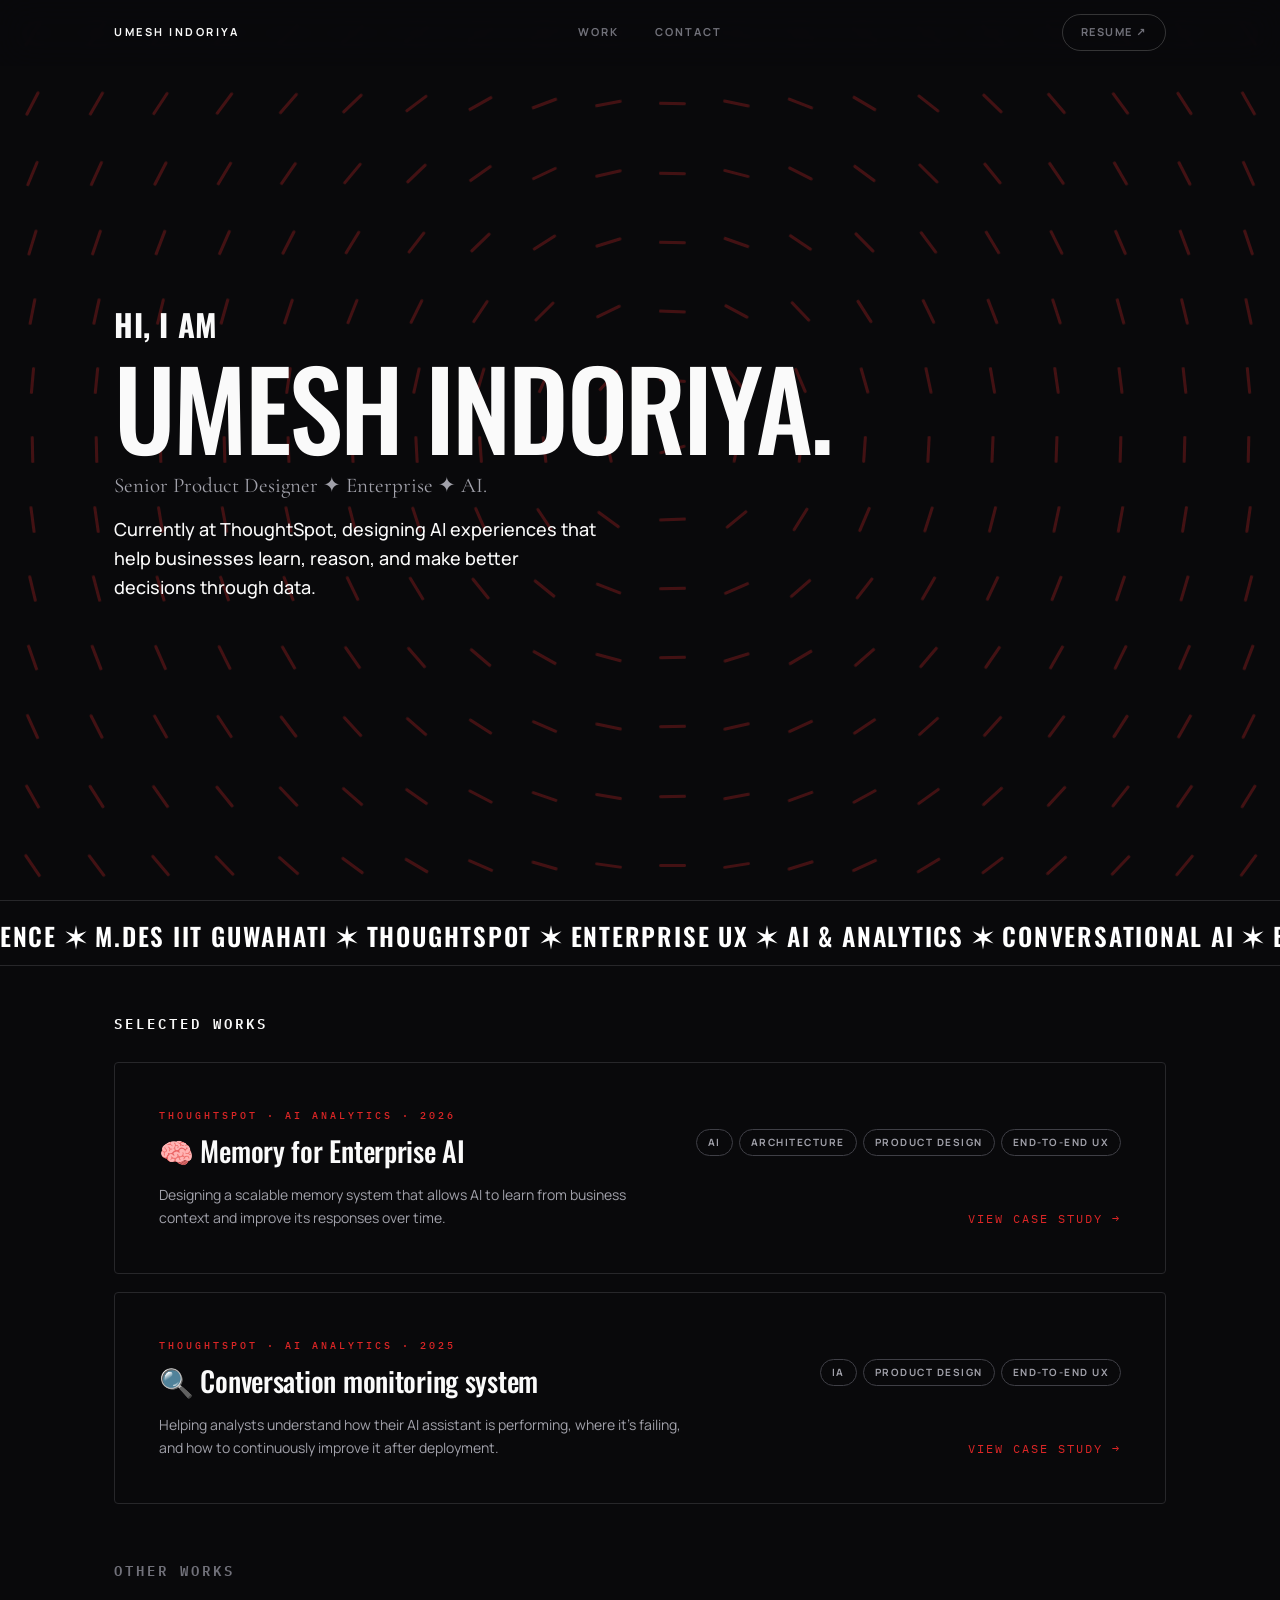
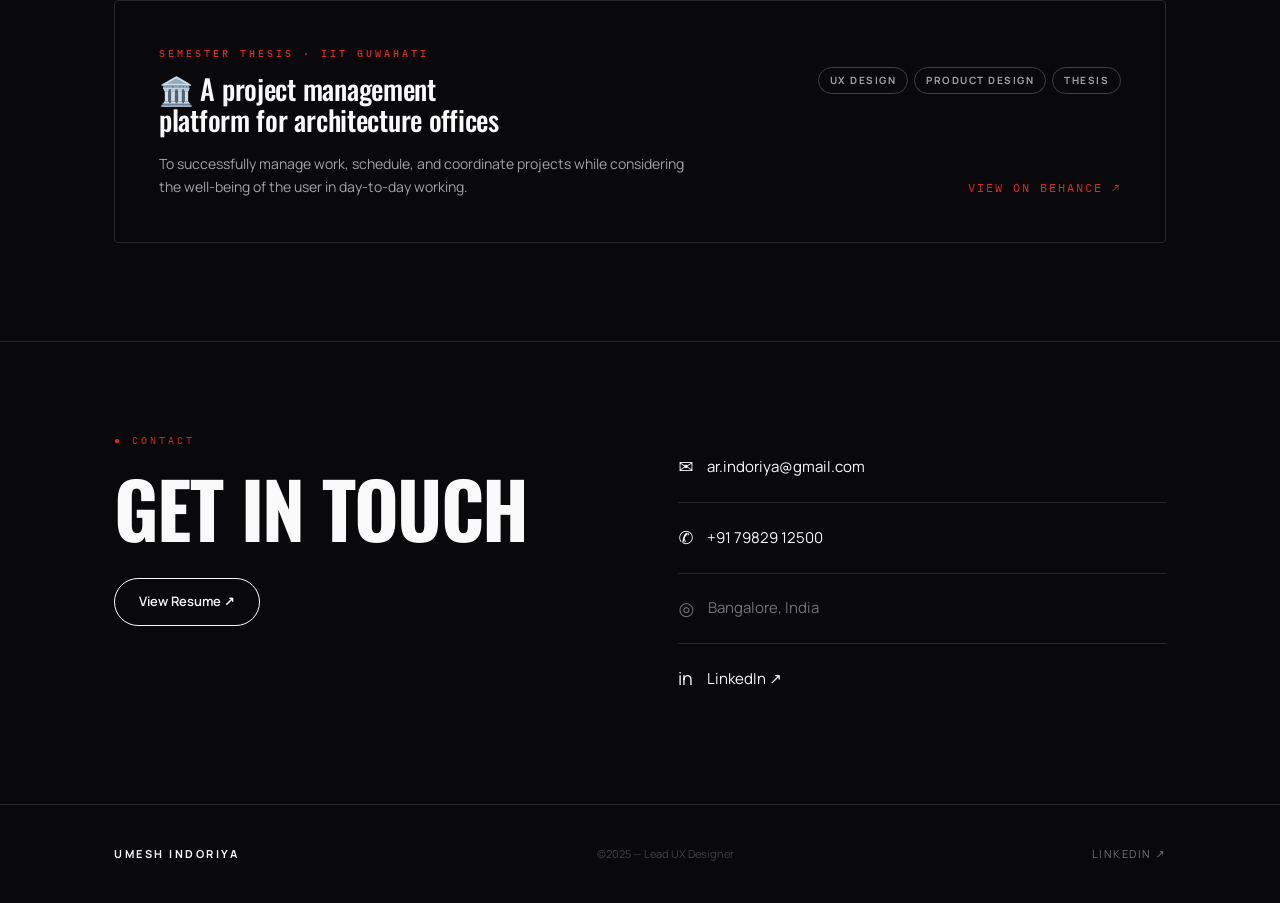
==== commit 37c4cb4c: "Major portfolio polish — content, layout & nav updates Landing page: - New hero copy with hi/name/su" ====
--- a/portfolio/index.html
+++ b/portfolio/index.html
@@ -1,4 +1,4 @@
-<!DOCTYPE html>
+﻿<!DOCTYPE html>
 <html lang="en">
 <head>
 <meta charset="UTF-8">
@@ -19,10 +19,9 @@
     <a href="index.html" class="nav-logo">Umesh Indoriya</a>
     <div class="nav-links">
       <a href="index.html#work">Work</a>
-      <a href="about.html">About</a>
-      <a href="mailto:umesh.indoriya@thoughtspot.com">Contact</a>
-    </div>
-    <span class="nav-year">©2025</span>
+      <a href="#contact">Contact</a>
+    </div>
+    <a href="https://drive.google.com/file/d/1-habwW3CK3mAw6Fsq4u0IPKiehWsFm0N/view?usp=sharing" target="_blank" rel="noopener" style="font-size:11px; font-weight:700; letter-spacing:1.5px; text-transform:uppercase; color:var(--muted); border:1px solid rgba(255,255,255,0.18); border-radius:100px; padding:8px 18px; text-decoration:none; white-space:nowrap; transition:background .2s, color .2s, border-color .2s;" onmouseover="this.style.borderColor='var(--ink)'; this.style.color='var(--ink)';" onmouseout="this.style.borderColor='rgba(255,255,255,0.18)'; this.style.color='var(--muted)';">Resume ↗</a>
     <button class="nav-hamburger" aria-label="Open menu" aria-expanded="false">
       <span></span><span></span><span></span>
     </button>
@@ -32,20 +31,41 @@
 <!-- Mobile drawer -->
 <div class="nav-drawer" role="dialog" aria-label="Navigation">
   <a href="index.html#work">Work</a>
-  <a href="about.html">About</a>
-  <a href="mailto:umesh.indoriya@thoughtspot.com">Contact</a>
+  <a href="#contact">Contact</a>
 </div>
 
 <style>
-  /* ── Wide text card list ── */
-  .work-list { display:flex; flex-direction:column; gap:1px; background:var(--line); border:1px solid var(--line); margin-top:clamp(28px,4vh,48px); }
-  .work-list-card { display:block; background:var(--bg); padding:clamp(28px,4vw,52px); text-decoration:none; transition:background .2s, box-shadow .2s; position:relative; border-right:1px solid var(--line); }
-  .work-list-card:hover { background:var(--paper); box-shadow:0 0 0 2px var(--accent); z-index:1; }
+  /* ── Work card list ── */
+  .work-list { display:flex; flex-direction:column; gap:clamp(12px,2vh,20px); margin-top:clamp(20px,3vh,36px); }
+  .work-list-card {
+    display:grid;
+    grid-template-columns:1fr auto;
+    grid-template-rows:auto auto;
+    gap:16px clamp(24px,4vw,56px);
+    align-items:start;
+    background:var(--bg);
+    border:1px solid var(--line);
+    border-radius:4px;
+    padding:clamp(24px,3.5vw,44px);
+    text-decoration:none;
+    transition:border-color .2s, box-shadow .2s;
+    position:relative;
+  }
+  .work-list-card:hover { border-color:var(--accent); box-shadow:0 0 0 1px var(--accent); }
   .work-list-card:hover .pc-title { color:var(--accent); }
-  .work-list-card .pc-title { font-size:var(--text-3xl); transition:color .2s; }
-  .work-list-card .pc-desc { max-width:60ch; margin-top:12px; }
-  .work-list-card .pc-tags { margin-top:20px; }
-  .work-list-card .pc-cta { margin-top:22px; display:inline-block; }
+  .work-list-card .wc-left { grid-column:1; grid-row:1; }
+  .work-list-card .wc-right { grid-column:2; grid-row:1; display:flex; flex-direction:column; align-items:flex-end; gap:12px; }
+  .work-list-card .wc-bottom-left { grid-column:1; grid-row:2; }
+  .work-list-card .wc-bottom-right { grid-column:2; grid-row:2; display:flex; align-items:flex-end; justify-content:flex-end; }
+  .work-list-card .pc-title { font-size:clamp(18px,2.2vw,28px); transition:color .2s; text-transform:none; }
+  .work-list-card .pc-desc { max-width:60ch; font-size:14px; line-height:1.65; color:var(--body); margin:0; }
+  .work-list-card .pc-tags { display:flex; flex-wrap:wrap; gap:6px; justify-content:flex-end; }
+  .work-list-card .pc-cta { font-size:12px; letter-spacing:2px; }
+  @media(max-width:680px){
+    .work-list-card { grid-template-columns:1fr; }
+    .work-list-card .wc-right, .work-list-card .wc-bottom-right { grid-column:1; justify-content:flex-start; align-items:flex-start; }
+    .work-list-card .pc-tags { justify-content:flex-start; }
+  }
 </style>
 
 <main id="main">
@@ -55,14 +75,10 @@
   <div class="magnet-lines" id="magnetLines" aria-hidden="true"></div>
   <div class="lp-hero">
     <div class="fade-up lp-hero-content">
-      <h1 class="lp-hero-name">Umesh<br>Indoriya.</h1>
-      <p class="lp-hero-title"><strong>Senior Product Designer</strong> ✦ <strong>ThoughtSpot</strong></p>
-    </div>
-  </div>
-  <div class="hero-invert-clone" id="heroInvertClone" aria-hidden="true">
-    <div class="hero-invert-inner">
-      <h1>Umesh<br>Indoriya.</h1>
-      <p class="lp-hero-title"><strong>Senior Product Designer</strong> ✦ <strong>ThoughtSpot</strong></p>
+      <p style="font-family:var(--font-head); font-size:clamp(18px,2.4vw,32px); font-weight:700; text-transform:uppercase; letter-spacing:.02em; color:var(--ink); margin:0 0 4px;">Hi, I am</p>
+      <h1 class="lp-hero-name" style="white-space:nowrap; line-height:.95;">Umesh Indoriya.</h1>
+      <p class="lp-hero-title" style="margin-top:10px;">Senior Product Designer ✦ Enterprise ✦ AI.</p>
+      <p style="font-size:clamp(14px,1.5vw,18px); color:var(--ink); line-height:1.6; max-width:44ch; margin:12px 0 0; font-weight:500;">Currently at ThoughtSpot, designing AI experiences that help businesses learn, reason, and make better decisions through data.</p>
     </div>
   </div>
 </header>
@@ -74,40 +90,83 @@
     <defs>
       <path id="clPath" d="M-200,52 L1640,52" fill="none"/>
     </defs>
-    <text font-weight="600" font-size="28" font-family="'Oswald',sans-serif" letter-spacing="2">
+    <text font-weight="600" font-size="28" font-family="'Oswald',sans-serif" letter-spacing="2" fill="#ffffff">
       <textPath id="clTextPath" href="#clPath" startOffset="0px" xml:space="preserve"></textPath>
     </text>
   </svg>
 </div>
 
 <!-- ── Selected Work ── -->
-<section class="lp-section" id="work">
+<section class="lp-section" id="work" style="scroll-margin-top:150px;">
   <div class="container">
-    <p style="font-family:var(--font-mono); font-size:10px; letter-spacing:3px; text-transform:uppercase; color:var(--muted); margin-bottom:0;">Selected Work</p>
+    <p style="font-family:var(--font-mono); font-size:14px; letter-spacing:3px; text-transform:uppercase; color:var(--ink); margin-bottom:0; font-weight:600;">Selected Works</p>
     <div class="work-list">
 
+      <a href="work/memory-spotter.html" class="work-list-card fade-up">
+        <div class="wc-left">
+          <p class="pc-eyebrow">ThoughtSpot &middot; AI Analytics &middot; 2026</p>
+          <h3 class="pc-title">🧠 Memory for Enterprise AI</h3>
+        </div>
+        <div class="wc-right">
+          <div class="pc-tags">
+            <span class="tag tag-line">AI</span>
+            <span class="tag tag-line">Architecture</span>
+            <span class="tag tag-line">Product Design</span>
+            <span class="tag tag-line">End-to-End UX</span>
+          </div>
+        </div>
+        <div class="wc-bottom-left">
+          <p class="pc-desc">Designing a scalable memory system that allows AI to learn from business context and improve its responses over time.</p>
+        </div>
+        <div class="wc-bottom-right">
+          <span class="pc-cta">View case study &rarr;</span>
+        </div>
+      </a>
+
       <a href="work/monitoring-spotter.html" class="work-list-card fade-up">
-        <p class="pc-eyebrow">ThoughtSpot &middot; AI Analytics &middot; 2024</p>
-        <h3 class="pc-title">Monitoring Spotter</h3>
-        <p class="pc-desc">Giving analysts a single place to track, assess, and refine their AI assistant &#8212; after it goes live.</p>
-        <div class="pc-tags">
-          <span class="tag tag-violet">IA</span>
-          <span class="tag tag-violet">Product Strategy</span>
-          <span class="tag tag-violet">End-to-end UX</span>
-        </div>
-        <span class="pc-cta">View case study &rarr;</span>
-      </a>
-
-      <a href="work/memory-spotter.html" class="work-list-card fade-up">
-        <p class="pc-eyebrow">ThoughtSpot &middot; AI Analytics &middot; 2025</p>
-        <h3 class="pc-title">Memory for Spotter</h3>
-        <p class="pc-desc">Making business context dynamic &#8212; AI that builds and updates its own knowledge over time, instead of waiting to be told.</p>
-        <div class="pc-tags">
-          <span class="tag tag-green">IA</span>
-          <span class="tag tag-green">Strategy</span>
-          <span class="tag tag-green">End-to-end UX</span>
-        </div>
-        <span class="pc-cta">View case study &rarr;</span>
+        <div class="wc-left">
+          <p class="pc-eyebrow">ThoughtSpot &middot; AI Analytics &middot; 2025</p>
+          <h3 class="pc-title">🔍 Conversation monitoring system</h3>
+        </div>
+        <div class="wc-right">
+          <div class="pc-tags">
+            <span class="tag tag-line">IA</span>
+            <span class="tag tag-line">Product Design</span>
+            <span class="tag tag-line">End-to-End UX</span>
+          </div>
+        </div>
+        <div class="wc-bottom-left">
+          <p class="pc-desc">Helping analysts understand how their AI assistant is performing, where it&#8217;s failing, and how to continuously improve it after deployment.</p>
+        </div>
+        <div class="wc-bottom-right">
+          <span class="pc-cta">View case study &rarr;</span>
+        </div>
+      </a>
+
+    </div>
+
+    <!-- Other Works -->
+    <p style="font-family:var(--font-mono); font-size:14px; letter-spacing:3px; text-transform:uppercase; color:var(--muted); margin:clamp(40px,6vh,64px) 0 0; font-weight:600;">Other Works</p>
+    <div class="work-list" style="margin-top:clamp(12px,2vh,20px);">
+
+      <a href="https://www.behance.net/gallery/154686993/Project-management-software-Semester-Thesis" target="_blank" rel="noopener" class="work-list-card fade-up">
+        <div class="wc-left">
+          <p class="pc-eyebrow">Semester Thesis &middot; IIT Guwahati</p>
+          <h3 class="pc-title" style="font-size:clamp(18px,2.2vw,28px);">🏛️ A project management platform for architecture offices</h3>
+        </div>
+        <div class="wc-right">
+          <div class="pc-tags">
+            <span class="tag tag-line">UX Design</span>
+            <span class="tag tag-line">Product Design</span>
+            <span class="tag tag-line">Thesis</span>
+          </div>
+        </div>
+        <div class="wc-bottom-left">
+          <p class="pc-desc">To successfully manage work, schedule, and coordinate projects while considering the well-being of the user in day-to-day working.</p>
+        </div>
+        <div class="wc-bottom-right">
+          <span class="pc-cta">View on Behance ↗</span>
+        </div>
       </a>
 
     </div>
@@ -115,6 +174,31 @@
 </section>
 
 </main>
+
+<!-- ── Contact ── -->
+<section id="contact" style="background:var(--bg); border-top:1px solid var(--line); padding:clamp(64px,10vh,120px) 0;">
+  <div class="container" style="display:grid; grid-template-columns:1fr 1fr; gap:clamp(32px,6vw,80px); align-items:start;">
+    <div>
+      <p style="font-family:var(--font-mono); font-size:10px; letter-spacing:3px; text-transform:uppercase; color:var(--accent); margin:0 0 20px;">● Contact</p>
+      <h2 style="font-family:var(--font-head); font-size:clamp(36px,6vw,80px); font-weight:700; text-transform:uppercase; color:var(--ink); line-height:1; margin:0 0 32px;">Get in touch</h2>
+      <a href="https://drive.google.com/file/d/1-habwW3CK3mAw6Fsq4u0IPKiehWsFm0N/view?usp=sharing" target="_blank" rel="noopener" style="display:inline-flex; align-items:center; gap:8px; border:1px solid var(--ink); border-radius:100px; padding:12px 24px; font-size:13px; font-weight:600; color:var(--ink); text-decoration:none; transition:background .2s, color .2s;" onmouseover="this.style.background='var(--ink)'; this.style.color='var(--bg)';" onmouseout="this.style.background=''; this.style.color='var(--ink)';">View Resume ↗</a>
+    </div>
+    <div style="display:flex; flex-direction:column; gap:0;">
+      <a href="mailto:ar.indoriya@gmail.com" style="display:flex; align-items:center; gap:14px; padding:20px 0; border-bottom:1px solid var(--line); text-decoration:none; color:var(--ink); font-size:15px; transition:color .2s;" onmouseover="this.style.color='var(--accent)';" onmouseout="this.style.color='var(--ink)';">
+        <span style="font-size:18px;">✉</span> ar.indoriya@gmail.com
+      </a>
+      <div style="display:flex; align-items:center; gap:14px; padding:20px 0; border-bottom:1px solid var(--line); color:var(--ink); font-size:15px;">
+        <span style="font-size:18px;">✆</span> +91 79829 12500
+      </div>
+      <div style="display:flex; align-items:center; gap:14px; padding:20px 0; border-bottom:1px solid var(--line); color:var(--muted); font-size:15px;">
+        <span style="font-size:18px;">◎</span> Bangalore, India
+      </div>
+      <a href="https://www.linkedin.com/in/umesh-indoriya-b886a5259/" target="_blank" rel="noopener" style="display:flex; align-items:center; gap:14px; padding:20px 0; text-decoration:none; color:var(--ink); font-size:15px; transition:color .2s;" onmouseover="this.style.color='var(--accent)';" onmouseout="this.style.color='var(--ink)';">
+        <span style="font-size:18px;">in</span> LinkedIn ↗
+      </a>
+    </div>
+  </div>
+</section>
 
 <!-- ── Footer ── -->
 <div class="footer-wrap">
@@ -122,13 +206,12 @@
     <span class="footer-logo">Umesh Indoriya</span>
     <span class="footer-copy">©2025 — Lead UX Designer</span>
     <nav class="footer-links" aria-label="Footer">
-      <a href="mailto:umesh.indoriya@thoughtspot.com">Email</a>
-      <a href="#" target="_blank" rel="noopener">LinkedIn ↗</a>
-      <a href="#" target="_blank" rel="noopener">Dribbble ↗</a>
+      <a href="https://www.linkedin.com/in/umesh-indoriya-b886a5259/" target="_blank" rel="noopener">LinkedIn ↗</a>
     </nav>
   </footer>
 </div>
 
 <script src="js/site.js"></script>
+
 </body>
 </html>
--- a/portfolio/css/design.css
+++ b/portfolio/css/design.css
@@ -308,7 +308,7 @@
 /* ══════════════════════════════════════════════════════
    LANDING PAGE
    ══════════════════════════════════════════════════════ */
-.lp-hero { min-height:100svh; display:flex; flex-direction:column; justify-content:flex-end; padding:0 var(--pad-x) clamp(56px,9vh,104px); max-width:var(--max-w); margin:0 auto; }
+.lp-hero { min-height:100svh; display:flex; flex-direction:column; justify-content:center; padding:0 var(--pad-x); max-width:var(--max-w); margin:0 auto; }
 .lp-hero-name { font-family:var(--font-head); font-size:var(--text-hero); font-weight:500; line-height:.96; letter-spacing:-0.025em; text-transform:uppercase; color:var(--ink); }
 .lp-hero-title { font-family:var(--font-serif); font-size:var(--text-lg); color:var(--body); margin-top:22px; font-weight:400; max-width:50ch; }
 .lp-section { padding:var(--section-py) 0; border-top:1px solid var(--line); }
@@ -535,6 +535,8 @@
 /* Straight strip variant (replaces cred-marquee) */
 .cl-strip {
   background:var(--bg);
+  border-top:1px solid var(--line);
+  border-bottom:1px solid var(--line);
 }
 .cl-strip svg {
   aspect-ratio: 1440 / 72;
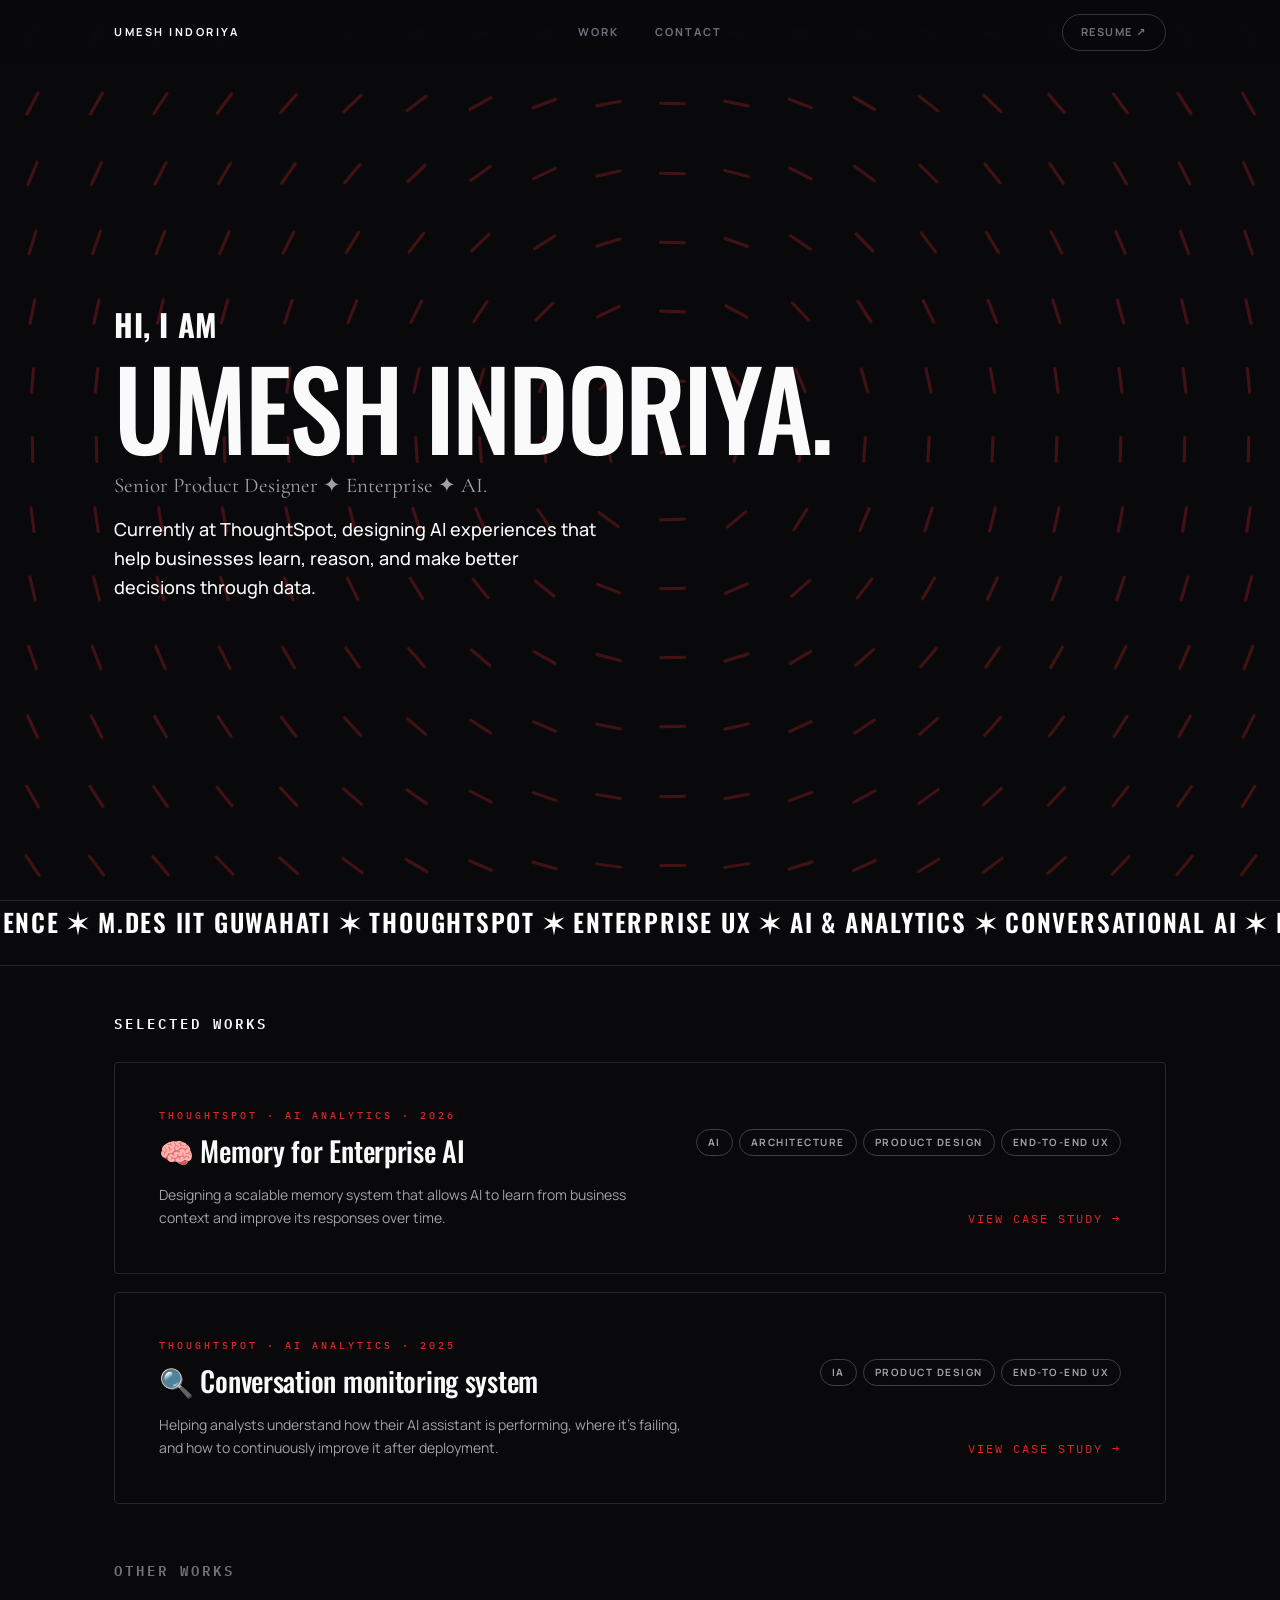
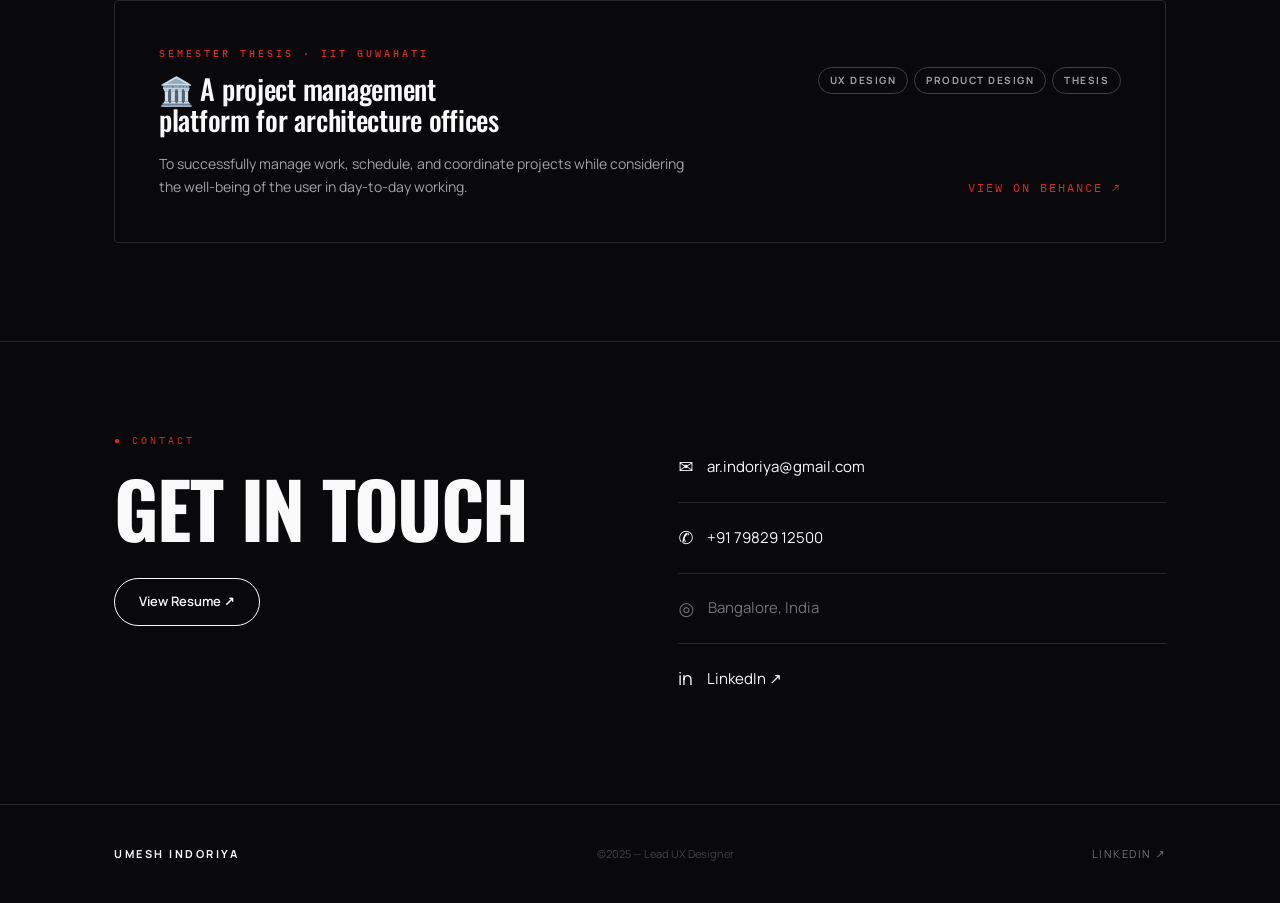
==== commit 3b36b622: "Fix portfolio mobile layout and nav" ====
--- a/portfolio/index.html
+++ b/portfolio/index.html
@@ -62,8 +62,26 @@
   .work-list-card .pc-tags { display:flex; flex-wrap:wrap; gap:6px; justify-content:flex-end; }
   .work-list-card .pc-cta { font-size:12px; letter-spacing:2px; }
   @media(max-width:680px){
-    .work-list-card { grid-template-columns:1fr; }
-    .work-list-card .wc-right, .work-list-card .wc-bottom-right { grid-column:1; justify-content:flex-start; align-items:flex-start; }
+    .work-list-card {
+      display:flex;
+      flex-direction:column;
+      gap:12px;
+      padding:20px;
+    }
+    .work-list-card .wc-left,
+    .work-list-card .wc-right,
+    .work-list-card .wc-bottom-left,
+    .work-list-card .wc-bottom-right {
+      grid-column:auto;
+      grid-row:auto;
+    }
+    .work-list-card .wc-right,
+    .work-list-card .wc-bottom-right {
+      justify-content:flex-start;
+      align-items:flex-start;
+    }
+    .work-list-card .pc-title { font-size:clamp(20px,6vw,24px); line-height:1.1; }
+    .work-list-card .pc-desc { max-width:none; }
     .work-list-card .pc-tags { justify-content:flex-start; }
   }
 </style>
@@ -88,7 +106,7 @@
   <svg viewBox="0 0 1440 72" id="clSvg">
     <text id="clMeasure" font-size="28" font-family="'Oswald',sans-serif" font-weight="600" letter-spacing="2" style="visibility:hidden;opacity:0;pointer-events:none"></text>
     <defs>
-      <path id="clPath" d="M-200,52 L1640,52" fill="none"/>
+      <path id="clPath" d="M-200,36 L1640,36" fill="none"/>
     </defs>
     <text font-weight="600" font-size="28" font-family="'Oswald',sans-serif" letter-spacing="2" fill="#ffffff">
       <textPath id="clTextPath" href="#clPath" startOffset="0px" xml:space="preserve"></textPath>
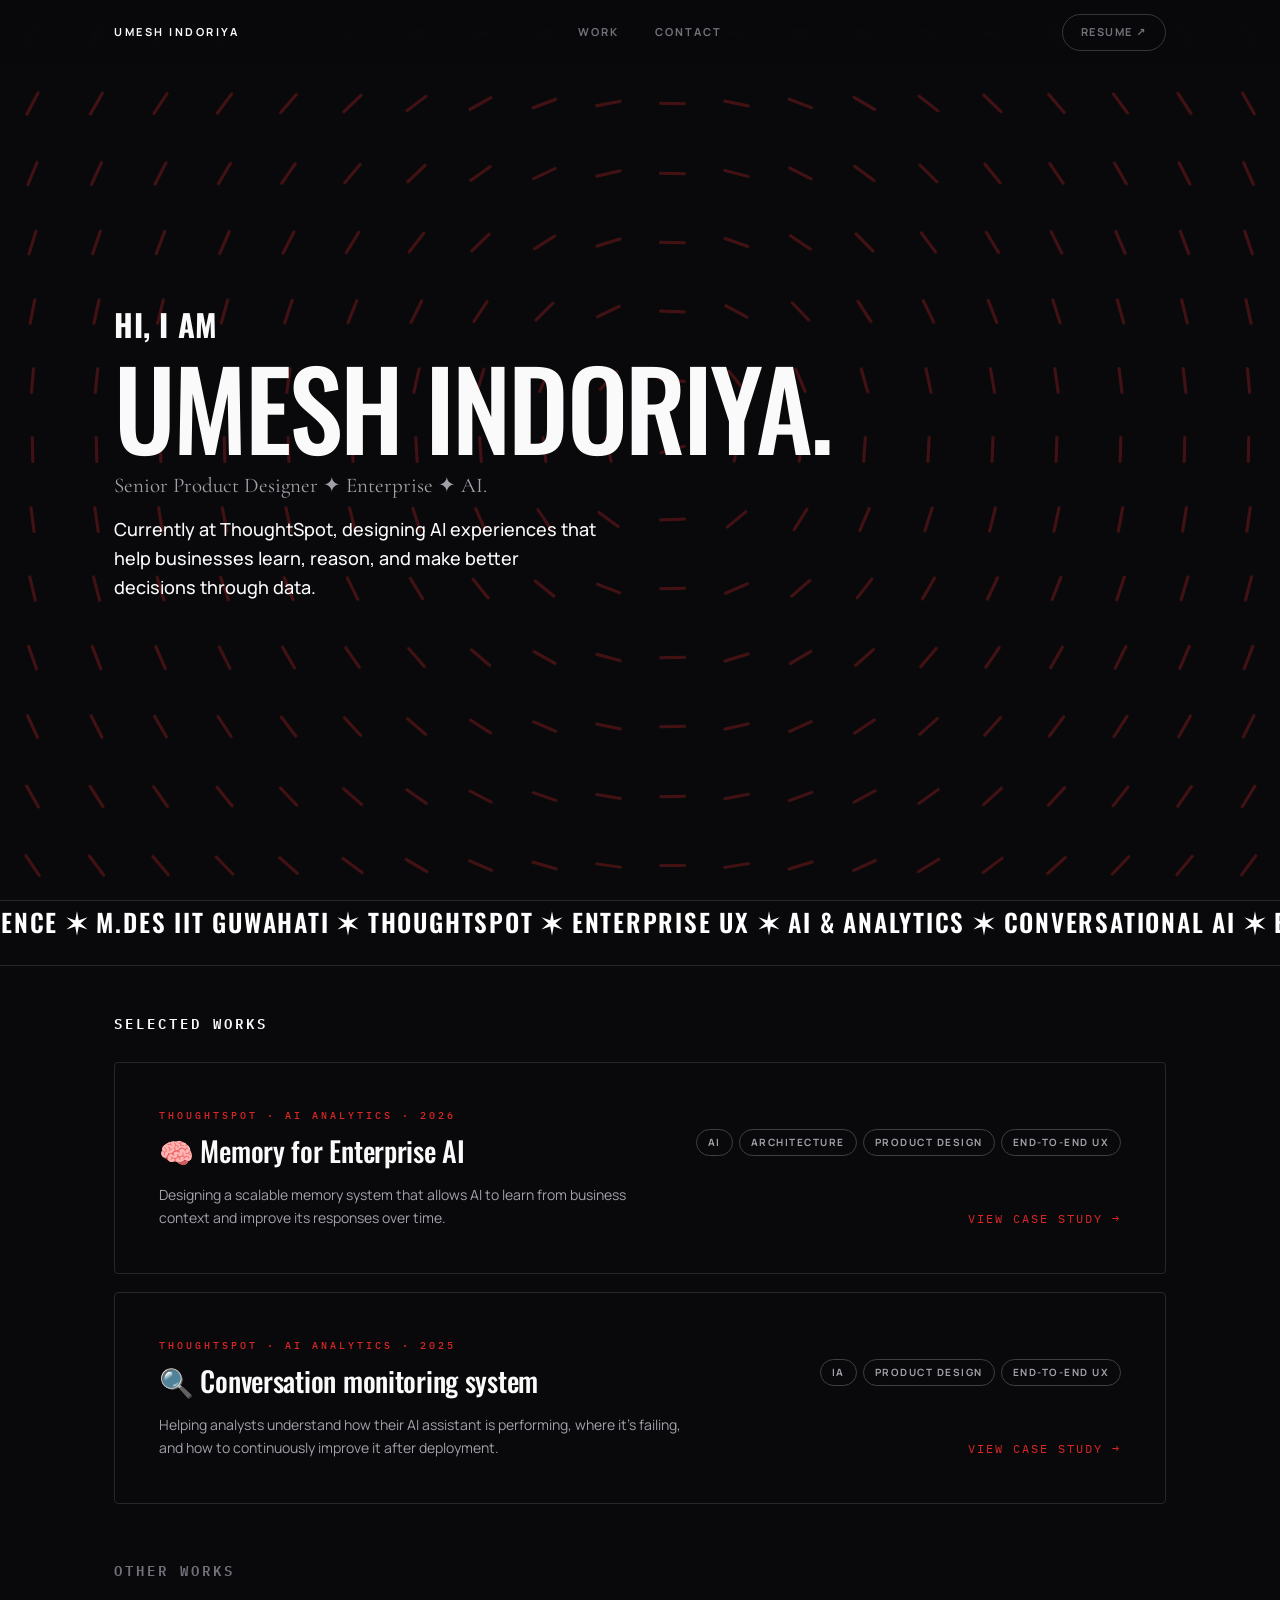
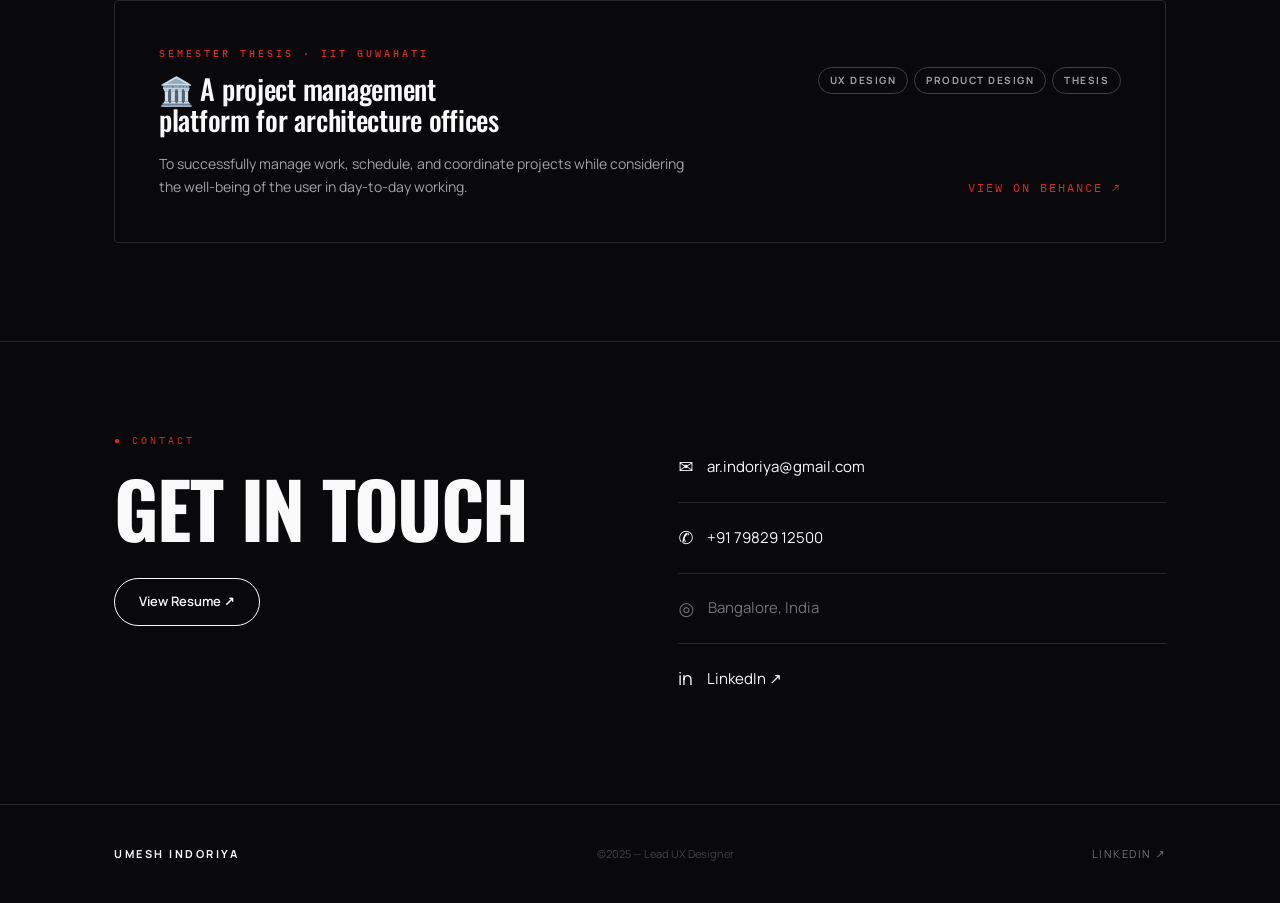
==== commit be7d3d19: "Update title and meta to Senior Product Designer Co-Authored-By: Claude Sonnet 4.6 <noreply@anthropi" ====
--- a/portfolio/index.html
+++ b/portfolio/index.html
@@ -4,8 +4,8 @@
 <meta charset="UTF-8">
 <meta name="viewport" content="width=device-width, initial-scale=1.0, viewport-fit=cover">
 <meta name="theme-color" content="#f4f4f1">
-<meta name="description" content="Umesh Indoriya — Lead UX Designer at ThoughtSpot, designing AI-native analytics products people can trust.">
-<title>Umesh Indoriya — Lead UX Designer</title>
+<meta name="description" content="Umesh Indoriya — Senior Product Designer at ThoughtSpot, designing AI experiences for enterprise analytics.">
+<title>Umesh Indoriya — Senior Product Designer</title>
 <script>document.documentElement.classList.add('js')</script>
 <link rel="stylesheet" href="css/design.css">
 </head>
@@ -112,6 +112,9 @@
       <textPath id="clTextPath" href="#clPath" startOffset="0px" xml:space="preserve"></textPath>
     </text>
   </svg>
+  <div class="cl-mobile" id="clMobile" aria-hidden="true">
+    <div class="cl-mobile__track" id="clMobileTrack"></div>
+  </div>
 </div>
 
 <!-- ── Selected Work ── -->
